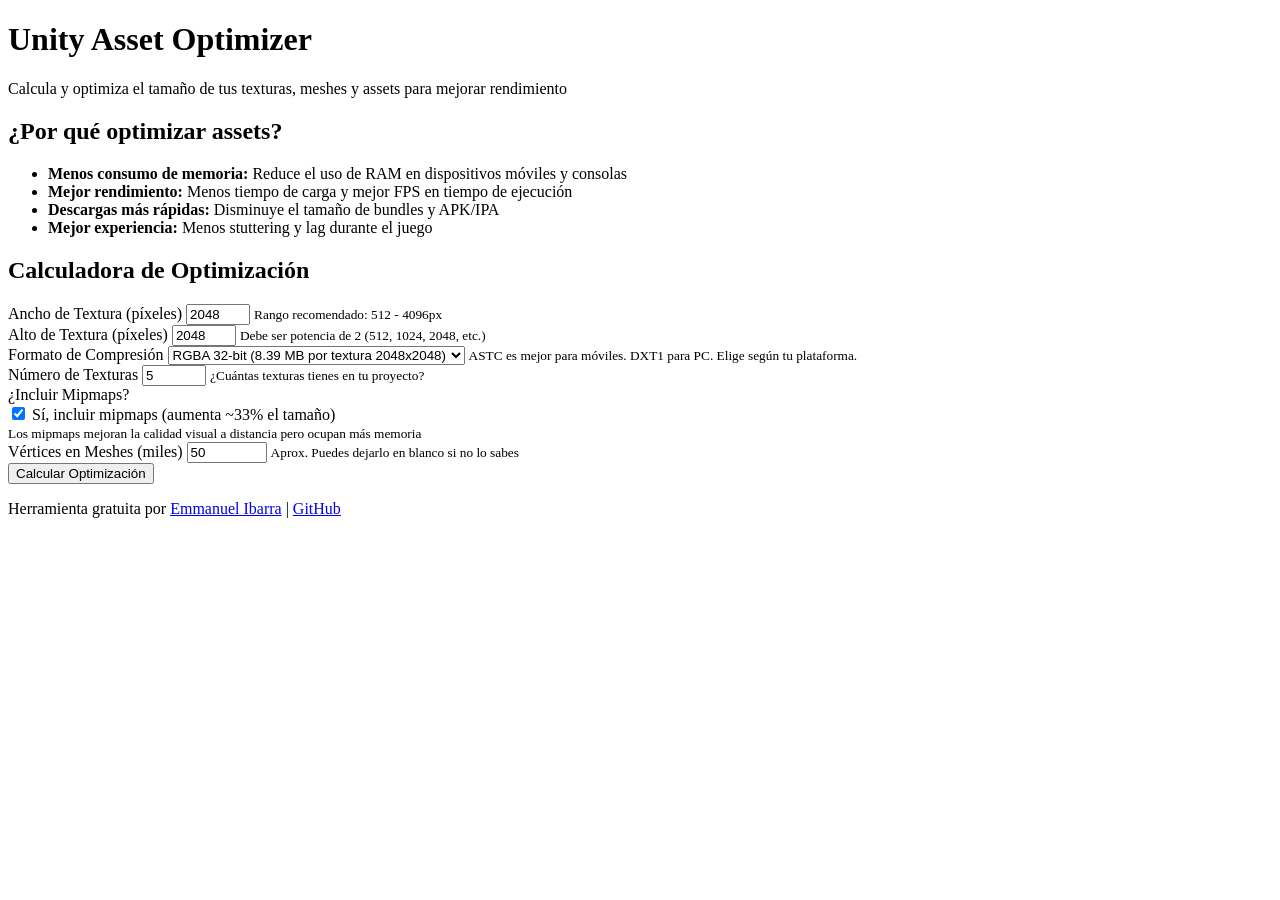
==== asset-optimizer/index.html @ e723ef01 "Actualizar index.html" ====
<!DOCTYPE html>

<html lang="es">
<head>
    <meta charset="UTF-8">
    <meta name="viewport" content="width=device-width, initial-scale=1.0">
    <meta name="description" content="Calcula el tamaño óptimo de texturas y assets en Unity. Reduce memoria, mejora rendimiento y Core Web Vitals. Herramienta gratuita para optimización de juegos.">
    <meta name="keywords" content="asset optimizer, unity, texture compression, game optimization, memory management, bundle size, optimization tool">
    <meta name="author" content="Emmanuel Ibarra - FranRival">
    <meta name="theme-color" content="#2563eb">


<!-- Open Graph para redes sociales -->
<meta property="og:title" content="Unity Asset Optimizer - Calcula y optimiza tus assets">
<meta property="og:description" content="Herramienta gratuita para optimizar texturas, meshes y assets en Unity. Mejora rendimiento, reduce memoria y aumenta FPS.">
<meta property="og:type" content="website">
<meta property="og:url" content="https://franrivalbigprojects.github.io/unity-tools-functional/asset-optimizer/">

<!-- Twitter Card -->
<meta name="twitter:card" content="summary_large_image">
<meta name="twitter:title" content="Unity Asset Optimizer">
<meta name="twitter:description" content="Optimiza tus assets de Unity y reduce el tamaño de memoria">

<title>Unity Asset Optimizer - Calcula Tamaños Óptimos de Texturas y Assets</title>
<link rel="stylesheet" href="style.css">


</head>
<body>
    <div class="container">
        <!-- Header -->
        <header class="header">
            <div class="header-content">
                <h1>Unity Asset Optimizer</h1>
                <p class="subtitle">Calcula y optimiza el tamaño de tus texturas, meshes y assets para mejorar rendimiento</p>
            </div>
        </header>


    <!-- Main Content -->
    <main class="main-content">
        <!-- Intro Section -->
        <section class="info-section">
            <h2>¿Por qué optimizar assets?</h2>
            <ul class="benefits-list">
                <li><strong>Menos consumo de memoria:</strong> Reduce el uso de RAM en dispositivos móviles y consolas</li>
                <li><strong>Mejor rendimiento:</strong> Menos tiempo de carga y mejor FPS en tiempo de ejecución</li>
                <li><strong>Descargas más rápidas:</strong> Disminuye el tamaño de bundles y APK/IPA</li>
                <li><strong>Mejor experiencia:</strong> Menos stuttering y lag durante el juego</li>
            </ul>
        </section>

        <!-- Calculator Section -->
        <section class="calculator-section">
            <h2>Calculadora de Optimización</h2>
            
            <div class="form-group">
                <label for="textureWidth">Ancho de Textura (píxeles)</label>
                <input type="number" id="textureWidth" placeholder="ej: 2048" min="32" max="8192" step="32" value="2048">
                <small>Rango recomendado: 512 - 4096px</small>
            </div>

            <div class="form-group">
                <label for="textureHeight">Alto de Textura (píxeles)</label>
                <input type="number" id="textureHeight" placeholder="ej: 2048" min="32" max="8192" step="32" value="2048">
                <small>Debe ser potencia de 2 (512, 1024, 2048, etc.)</small>
            </div>

            <div class="form-group">
                <label for="textureFormat">Formato de Compresión</label>
                <select id="textureFormat">
                    <option value="rgba32">RGBA 32-bit (8.39 MB por textura 2048x2048)</option>
                    <option value="rgb24">RGB 24-bit (6.29 MB por textura 2048x2048)</option>
                    <option value="astc6x6">ASTC 6x6 (1.05 MB por textura 2048x2048)</option>
                    <option value="astc8x8">ASTC 8x8 (0.59 MB por textura 2048x2048)</option>
                    <option value="etc2">ETC2 (2.09 MB por textura 2048x2048)</option>
                    <option value="dxt1">DXT1 (2.09 MB por textura 2048x2048)</option>
                </select>
                <small>ASTC es mejor para móviles. DXT1 para PC. Elige según tu plataforma.</small>
            </div>

            <div class="form-group">
                <label for="textureCount">Número de Texturas</label>
                <input type="number" id="textureCount" placeholder="ej: 10" min="1" max="1000" value="5">
                <small>¿Cuántas texturas tienes en tu proyecto?</small>
            </div>

            <div class="form-group">
                <label for="mipmaps">¿Incluir Mipmaps?</label>
                <div class="checkbox-group">
                    <input type="checkbox" id="mipmaps" checked>
                    <label for="mipmaps" class="checkbox-label">Sí, incluir mipmaps (aumenta ~33% el tamaño)</label>
                </div>
                <small>Los mipmaps mejoran la calidad visual a distancia pero ocupan más memoria</small>
            </div>

            <div class="form-group">
                <label for="meshVertices">Vértices en Meshes (miles)</label>
                <input type="number" id="meshVertices" placeholder="ej: 50" min="1" max="500000" value="50">
                <small>Aprox. Puedes dejarlo en blanco si no lo sabes</small>
            </div>

            <button class="btn-calculate" onclick="calculateOptimization()">
                <span class="btn-text">Calcular Optimización</span>
            </button>
        </section>

        <!-- Results Section -->
        <section id="resultsSection" class="results-section" style="display: none;">
            <h2>Resultados de Optimización</h2>

            <div class="results-grid">
                <!-- Tamaño Actual -->
                <div class="result-card">
                    <h3>Tamaño Actual</h3>
                    <div class="result-value" id="currentSize">0 MB</div>
                    <p class="result-label">Sin optimización</p>
                </div>

                <!-- Tamaño Optimizado -->
                <div class="result-card highlight">
                    <h3>Tamaño Optimizado</h3>
                    <div class="result-value" id="optimizedSize">0 MB</div>
                    <p class="result-label">Con compresión</p>
                </div>

                <!-- Ahorro -->
                <div class="result-card">
                    <h3>Ahorro de Espacio</h3>
                    <div class="result-value" id="savings">0%</div>
                    <p class="result-label">Reducción total</p>
                </div>

                <!-- Memoria Reducida -->
                <div class="result-card">
                    <h3>Memoria Ahorrada</h3>
                    <div class="result-value" id="memorySaved">0 MB</div>
                    <p class="result-label">RAM liberada</p>
                </div>
            </div>

            <!-- Detailed Breakdown -->
            <div class="breakdown-section">
                <h3>Desglose Detallado</h3>
                <table class="results-table">
                    <thead>
                        <tr>
                            <th>Métrica</th>
                            <th>Valor</th>
                            <th>Descripción</th>
                        </tr>
                    </thead>
                    <tbody>
                        <tr>
                            <td>Resolución Textura</td>
                            <td id="resDetail">-</td>
                            <td>Dimensiones totales de la textura</td>
                        </tr>
                        <tr>
                            <td>Formato Original</td>
                            <td id="formatOrig">-</td>
                            <td>RGBA 32-bit (no comprimido)</td>
                        </tr>
                        <tr>
                            <td>Formato Comprimido</td>
                            <td id="formatComp">-</td>
                            <td>Formato seleccionado</td>
                        </tr>
                        <tr>
                            <td>Tamaño por Textura (Original)</td>
                            <td id="sizePerTex">-</td>
                            <td>Antes de optimización</td>
                        </tr>
                        <tr>
                            <td>Tamaño por Textura (Optimizado)</td>
                            <td id="sizePerTexOpt">-</td>
                            <td>Después de compresión</td>
                        </tr>
                        <tr>
                            <td>Factor de Mipmaps</td>
                            <td id="mipmapFactor">-</td>
                            <td>Multiplicador de memoria</td>
                        </tr>
                        <tr>
                            <td>Datos de Meshes</td>
                            <td id="meshData">-</td>
                            <td>Memoria aproximada de vértices</td>
                        </tr>
                    </tbody>
                </table>
            </div>

            <!-- Recommendations -->
            <div class="recommendations-section">
                <h3>🎯 Recomendaciones</h3>
                <ul id="recommendationsList" class="recommendations-list">
                    <!-- Se generan dinámicamente -->
                </ul>
            </div>

            <!-- Resources -->
            <div class="resources-section">
                <h3>📚 Recursos y Guías</h3>
                <ul class="resources-list">
                    <li><strong>Texture Compression:</strong> Usa ASTC para móviles (mejor calidad/tamaño), ETC2 para Android básico, DXT1 para PC</li>
                    <li><strong>Mipmaps:</strong> Siempre usa para objetos lejanos. Desactiva solo en UI o close-up</li>
                    <li><strong>Asset Bundles:</strong> Divide tus assets en bundles pequeños para descarga bajo demanda</li>
                    <li><strong>LOD Groups:</strong> Implementa Level of Detail para reducir polígonos a distancia</li>
                    <li><strong>Atlasing:</strong> Combina múltiples texturas pequeñas en una grande para mejorar batches</li>
                    <li><strong>Profiling:</strong> Usa Unity Profiler para monitorear memoria en tiempo real</li>
                </ul>
            </div>
        </section>
    </main>

    <!-- Footer -->
    <footer class="footer">
        <p>Herramienta gratuita por <a href="https://emmanuelibarra.com" target="_blank">Emmanuel Ibarra</a> | 
        <a href="https://github.com/FranRival" target="_blank">GitHub</a></p>
    </footer>
</div>

<script src="script.js"></script>


</body>
</html>
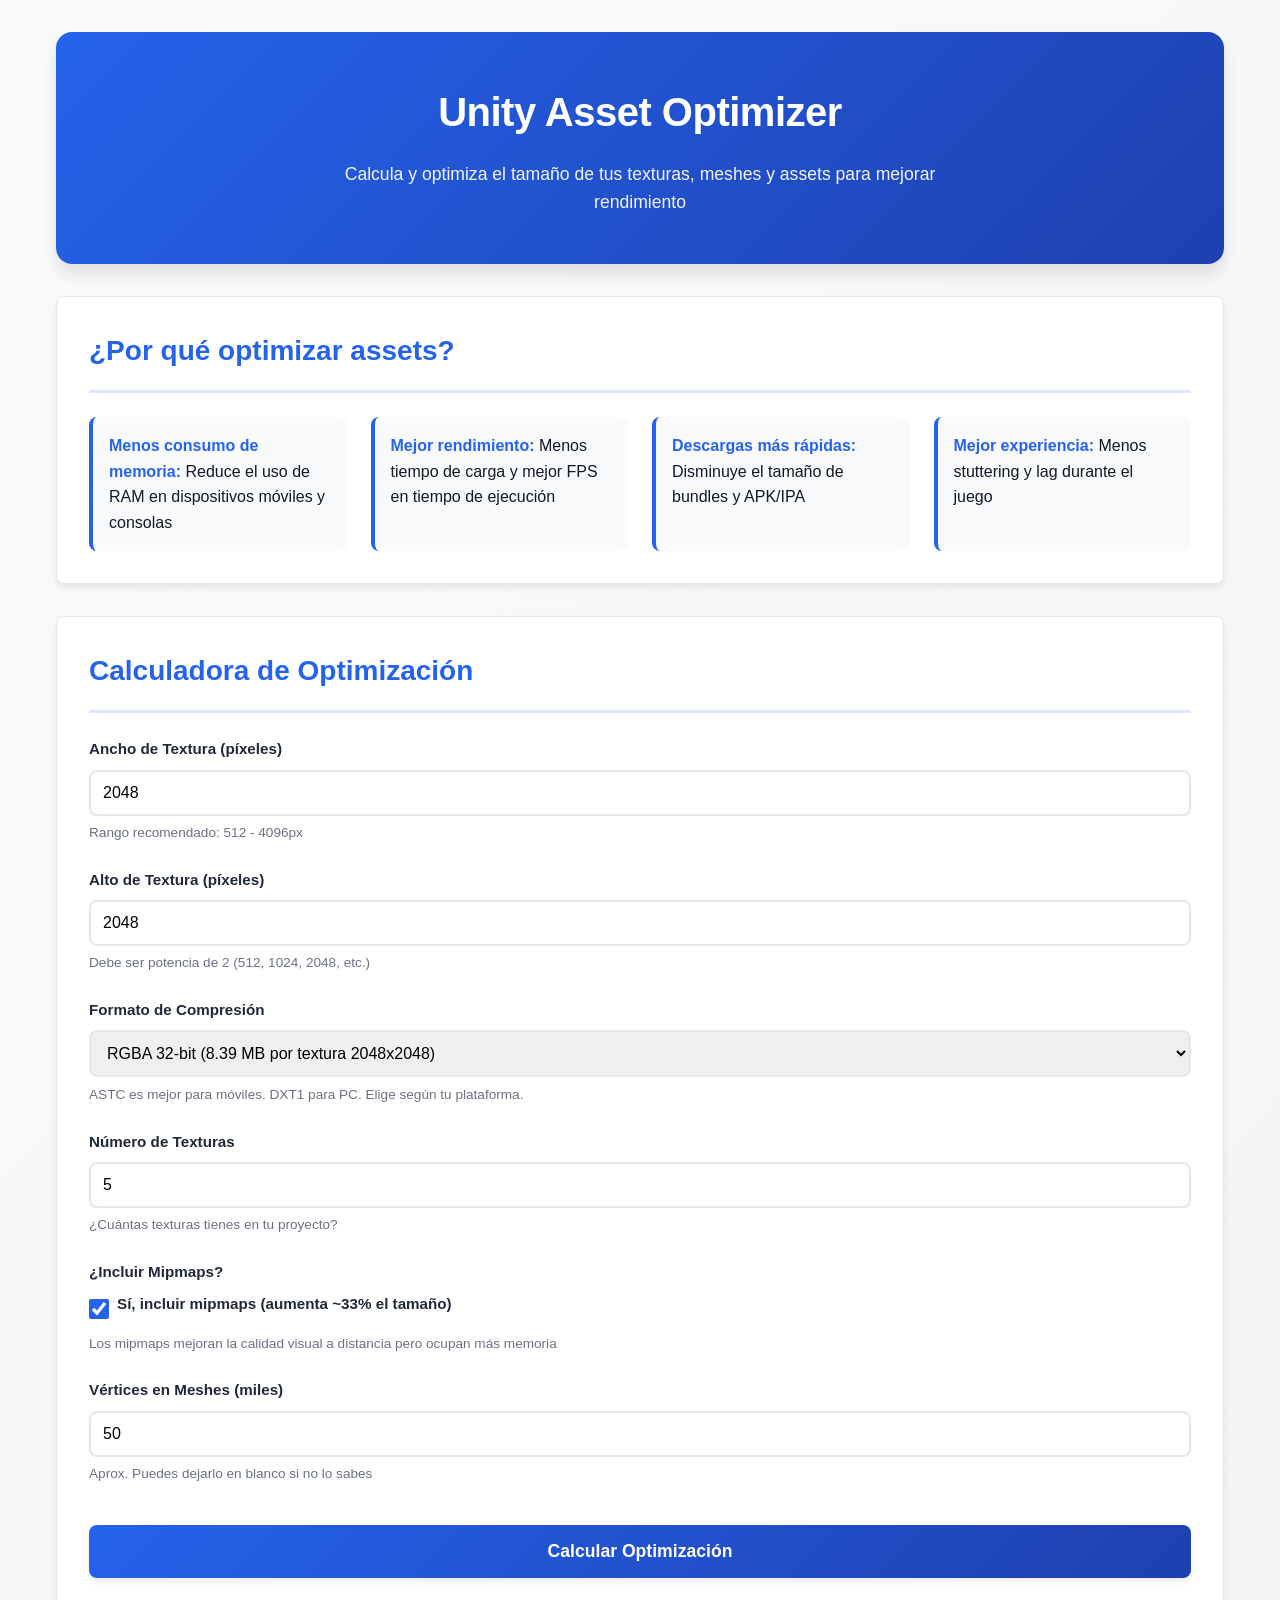
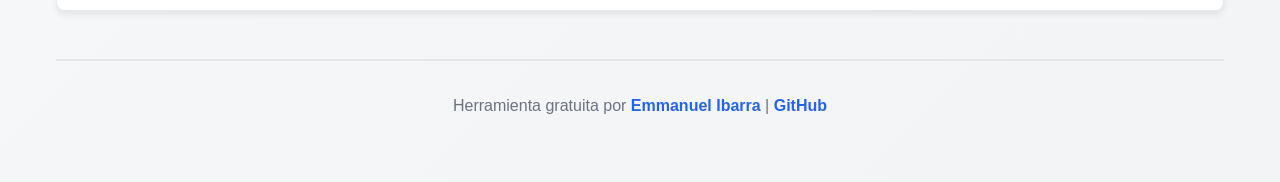
==== commit 75bf4960: "Actualizar index.html" ====
--- a/asset-optimizer/index.html
+++ b/asset-optimizer/index.html
@@ -22,7 +22,7 @@
 <meta name="twitter:description" content="Optimiza tus assets de Unity y reduce el tamaño de memoria">
 
 <title>Unity Asset Optimizer - Calcula Tamaños Óptimos de Texturas y Assets</title>
-<link rel="stylesheet" href="style.css">
+<link rel="stylesheet" href="/asset-optimizer/styles.css">
 
 
 </head>
@@ -220,7 +220,7 @@
     </footer>
 </div>
 
-<script src="script.js"></script>
+<script src="asset-optimizer/script.js"></script>
 
 
 </body>
--- a/asset-optimizer/styles.css
+++ b/asset-optimizer/styles.css
@@ -0,0 +1,559 @@
+/* ============================================
+   RESET Y VARIABLES
+   ============================================ */
+
+:root {
+    --primary: #2563eb;
+    --primary-dark: #1e40af;
+    --primary-light: #dbeafe;
+    --success: #10b981;
+    --warning: #f59e0b;
+    --danger: #ef4444;
+    --info: #3b82f6;
+    --dark: #1f2937;
+    --dark-light: #374151;
+    --dark-lighter: #4b5563;
+    --light: #f9fafb;
+    --light-dark: #e5e7eb;
+    --text: #111827;
+    --text-light: #6b7280;
+    
+    --border-radius: 0.5rem;
+    --shadow-sm: 0 1px 2px rgba(0, 0, 0, 0.05);
+    --shadow-md: 0 4px 6px rgba(0, 0, 0, 0.07);
+    --shadow-lg: 0 10px 15px rgba(0, 0, 0, 0.1);
+    
+    --transition: all 0.3s cubic-bezier(0.4, 0, 0.2, 1);
+}
+
+* {
+    margin: 0;
+    padding: 0;
+    box-sizing: border-box;
+}
+
+html {
+    scroll-behavior: smooth;
+}
+
+body {
+    font-family: -apple-system, BlinkMacSystemFont, 'Segoe UI', Roboto, 'Helvetica Neue', Arial, sans-serif;
+    background: linear-gradient(135deg, #f9fafb 0%, #f3f4f6 100%);
+    color: var(--text);
+    line-height: 1.6;
+    font-size: 16px;
+}
+
+/* ============================================
+   CONTENEDOR PRINCIPAL
+   ============================================ */
+
+.container {
+    max-width: 1200px;
+    margin: 0 auto;
+    padding: 2rem 1rem;
+}
+
+/* ============================================
+   HEADER
+   ============================================ */
+
+.header {
+    background: linear-gradient(135deg, var(--primary) 0%, var(--primary-dark) 100%);
+    color: white;
+    padding: 3rem 2rem;
+    border-radius: calc(var(--border-radius) * 2);
+    margin-bottom: 2rem;
+    box-shadow: var(--shadow-lg);
+    text-align: center;
+}
+
+.header-content h1 {
+    font-size: 2.5rem;
+    margin-bottom: 1rem;
+    font-weight: 700;
+    letter-spacing: -0.5px;
+}
+
+.header .subtitle {
+    font-size: 1.1rem;
+    opacity: 0.95;
+    max-width: 600px;
+    margin: 0 auto;
+    font-weight: 400;
+}
+
+/* ============================================
+   SECTIONS
+   ============================================ */
+
+section {
+    background: white;
+    border-radius: var(--border-radius);
+    padding: 2rem;
+    margin-bottom: 2rem;
+    box-shadow: var(--shadow-md);
+    border: 1px solid var(--light-dark);
+}
+
+section h2 {
+    font-size: 1.75rem;
+    margin-bottom: 1.5rem;
+    color: var(--primary);
+    border-bottom: 3px solid var(--primary-light);
+    padding-bottom: 1rem;
+}
+
+section h3 {
+    font-size: 1.25rem;
+    margin-bottom: 1rem;
+    color: var(--dark);
+}
+
+/* ============================================
+   INFO SECTION
+   ============================================ */
+
+.info-section .benefits-list {
+    list-style: none;
+    display: grid;
+    grid-template-columns: repeat(auto-fit, minmax(250px, 1fr));
+    gap: 1.5rem;
+}
+
+.info-section li {
+    padding: 1rem;
+    background: var(--light);
+    border-left: 4px solid var(--primary);
+    border-radius: var(--border-radius);
+    transition: var(--transition);
+}
+
+.info-section li:hover {
+    background: var(--primary-light);
+    transform: translateX(4px);
+}
+
+.info-section strong {
+    color: var(--primary);
+}
+
+/* ============================================
+   FORM STYLES
+   ============================================ */
+
+.calculator-section {
+    background: white;
+}
+
+.form-group {
+    margin-bottom: 1.5rem;
+}
+
+.form-group label {
+    display: block;
+    font-weight: 600;
+    margin-bottom: 0.5rem;
+    color: var(--dark);
+    font-size: 0.95rem;
+}
+
+.form-group input[type="number"],
+.form-group select {
+    width: 100%;
+    padding: 0.75rem;
+    border: 2px solid var(--light-dark);
+    border-radius: var(--border-radius);
+    font-size: 1rem;
+    transition: var(--transition);
+    font-family: inherit;
+}
+
+.form-group input[type="number"]:focus,
+.form-group select:focus {
+    outline: none;
+    border-color: var(--primary);
+    box-shadow: 0 0 0 3px var(--primary-light);
+}
+
+.form-group small {
+    display: block;
+    margin-top: 0.4rem;
+    color: var(--text-light);
+    font-size: 0.85rem;
+}
+
+/* Checkbox */
+.checkbox-group {
+    display: flex;
+    align-items: center;
+    gap: 0.5rem;
+    margin-bottom: 0.5rem;
+}
+
+.checkbox-group input[type="checkbox"] {
+    width: 20px;
+    height: 20px;
+    cursor: pointer;
+    accent-color: var(--primary);
+}
+
+.checkbox-label {
+    cursor: pointer;
+    margin: 0;
+    font-weight: normal;
+}
+
+/* ============================================
+   BOTÓN CALCULAR
+   ============================================ */
+
+.btn-calculate {
+    width: 100%;
+    padding: 1rem;
+    background: linear-gradient(135deg, var(--primary) 0%, var(--primary-dark) 100%);
+    color: white;
+    border: none;
+    border-radius: var(--border-radius);
+    font-size: 1.1rem;
+    font-weight: 600;
+    cursor: pointer;
+    transition: var(--transition);
+    box-shadow: var(--shadow-md);
+    margin-top: 1rem;
+}
+
+.btn-calculate:hover {
+    transform: translateY(-2px);
+    box-shadow: var(--shadow-lg);
+}
+
+.btn-calculate:active {
+    transform: translateY(0);
+}
+
+.btn-text {
+    display: inline-block;
+}
+
+/* ============================================
+   RESULTS SECTION
+   ============================================ */
+
+.results-section {
+    animation: slideInUp 0.4s ease-out;
+}
+
+@keyframes slideInUp {
+    from {
+        opacity: 0;
+        transform: translateY(20px);
+    }
+    to {
+        opacity: 1;
+        transform: translateY(0);
+    }
+}
+
+.results-grid {
+    display: grid;
+    grid-template-columns: repeat(auto-fit, minmax(220px, 1fr));
+    gap: 1.5rem;
+    margin-bottom: 2rem;
+}
+
+.result-card {
+    background: linear-gradient(135deg, var(--light) 0%, #fafafa 100%);
+    padding: 1.5rem;
+    border-radius: var(--border-radius);
+    border: 2px solid var(--light-dark);
+    text-align: center;
+    transition: var(--transition);
+}
+
+.result-card:hover {
+    border-color: var(--primary);
+    box-shadow: 0 0 0 2px var(--primary-light);
+}
+
+.result-card.highlight {
+    background: linear-gradient(135deg, var(--primary-light) 0%, #dbeafe 100%);
+    border-color: var(--primary);
+    box-shadow: 0 0 0 2px var(--primary-light);
+}
+
+.result-card h3 {
+    font-size: 0.9rem;
+    text-transform: uppercase;
+    letter-spacing: 0.5px;
+    color: var(--text-light);
+    margin-bottom: 0.75rem;
+}
+
+.result-value {
+    font-size: 2rem;
+    font-weight: 700;
+    color: var(--primary);
+    margin-bottom: 0.5rem;
+}
+
+.result-card.highlight .result-value {
+    color: var(--primary-dark);
+}
+
+.result-label {
+    font-size: 0.85rem;
+    color: var(--text-light);
+    margin: 0;
+}
+
+/* ============================================
+   TABLA DE RESULTADOS
+   ============================================ */
+
+.breakdown-section {
+    margin: 2rem 0;
+    padding: 1.5rem 0;
+    border-top: 2px solid var(--light-dark);
+    border-bottom: 2px solid var(--light-dark);
+}
+
+.results-table {
+    width: 100%;
+    border-collapse: collapse;
+    font-size: 0.95rem;
+}
+
+.results-table thead {
+    background: var(--light);
+}
+
+.results-table th {
+    padding: 1rem;
+    text-align: left;
+    font-weight: 600;
+    color: var(--primary);
+    border-bottom: 2px solid var(--primary);
+}
+
+.results-table td {
+    padding: 1rem;
+    border-bottom: 1px solid var(--light-dark);
+}
+
+.results-table tbody tr:hover {
+    background: var(--primary-light);
+}
+
+.results-table td:first-child {
+    font-weight: 600;
+    color: var(--dark);
+}
+
+/* ============================================
+   RECOMENDACIONES
+   ============================================ */
+
+.recommendations-section {
+    margin: 2rem 0;
+    padding: 1.5rem;
+    background: var(--light);
+    border-radius: var(--border-radius);
+}
+
+.recommendations-list {
+    list-style: none;
+}
+
+.recommendations-list li {
+    padding: 1rem;
+    margin-bottom: 1rem;
+    border-radius: var(--border-radius);
+    border-left: 4px solid;
+    background: white;
+    font-size: 0.95rem;
+}
+
+.rec-warning {
+    border-left-color: var(--warning);
+    background: rgba(245, 158, 11, 0.05);
+}
+
+.rec-info {
+    border-left-color: var(--info);
+    background: rgba(59, 130, 246, 0.05);
+}
+
+.rec-success {
+    border-left-color: var(--success);
+    background: rgba(16, 185, 129, 0.05);
+}
+
+.recommendations-list strong {
+    color: var(--dark);
+}
+
+/* ============================================
+   RECURSOS
+   ============================================ */
+
+.resources-section {
+    background: linear-gradient(135deg, var(--primary-light) 0%, rgba(219, 234, 254, 0.5) 100%);
+    padding: 1.5rem;
+    border-radius: var(--border-radius);
+    border-left: 4px solid var(--primary);
+}
+
+.resources-list {
+    list-style: none;
+}
+
+.resources-list li {
+    padding: 0.75rem 0;
+    border-bottom: 1px solid rgba(37, 99, 235, 0.2);
+}
+
+.resources-list li:last-child {
+    border-bottom: none;
+}
+
+.resources-list strong {
+    color: var(--primary);
+}
+
+/* ============================================
+   FOOTER
+   ============================================ */
+
+.footer {
+    text-align: center;
+    padding: 2rem;
+    color: var(--text-light);
+    border-top: 2px solid var(--light-dark);
+    margin-top: 3rem;
+}
+
+.footer a {
+    color: var(--primary);
+    text-decoration: none;
+    font-weight: 600;
+    transition: var(--transition);
+}
+
+.footer a:hover {
+    color: var(--primary-dark);
+    text-decoration: underline;
+}
+
+/* ============================================
+   RESPONSIVE
+   ============================================ */
+
+@media (max-width: 768px) {
+    .container {
+        padding: 1rem;
+    }
+
+    .header {
+        padding: 2rem 1rem;
+    }
+
+    .header-content h1 {
+        font-size: 2rem;
+    }
+
+    .header .subtitle {
+        font-size: 1rem;
+    }
+
+    section {
+        padding: 1.5rem 1rem;
+    }
+
+    section h2 {
+        font-size: 1.5rem;
+    }
+
+    .results-grid {
+        grid-template-columns: 1fr 1fr;
+    }
+
+    .results-table {
+        font-size: 0.85rem;
+    }
+
+    .results-table th,
+    .results-table td {
+        padding: 0.75rem;
+    }
+
+    .info-section .benefits-list {
+        grid-template-columns: 1fr;
+    }
+}
+
+@media (max-width: 480px) {
+    .header-content h1 {
+        font-size: 1.5rem;
+    }
+
+    .header .subtitle {
+        font-size: 0.9rem;
+    }
+
+    .results-grid {
+        grid-template-columns: 1fr;
+    }
+
+    .results-value {
+        font-size: 1.75rem;
+    }
+
+    section h2 {
+        font-size: 1.25rem;
+    }
+
+    .btn-calculate {
+        font-size: 1rem;
+    }
+}
+
+/* ============================================
+   OPTIMIZACIONES PARA CORE WEB VITALS
+   ============================================ */
+
+/* Evitar layout shifts */
+img, input, select {
+    max-width: 100%;
+}
+
+/* Prefers-reduced-motion para accesibilidad */
+@media (prefers-reduced-motion: reduce) {
+    * {
+        animation: none !important;
+        transition: none !important;
+    }
+}
+
+/* Print styles */
+@media print {
+    body {
+        background: white;
+    }
+
+    .header {
+        background: var(--primary);
+        color: white;
+        page-break-after: avoid;
+    }
+
+    section {
+        page-break-inside: avoid;
+        box-shadow: none;
+        border: 1px solid #000;
+    }
+
+    .btn-calculate {
+        display: none;
+    }
+}
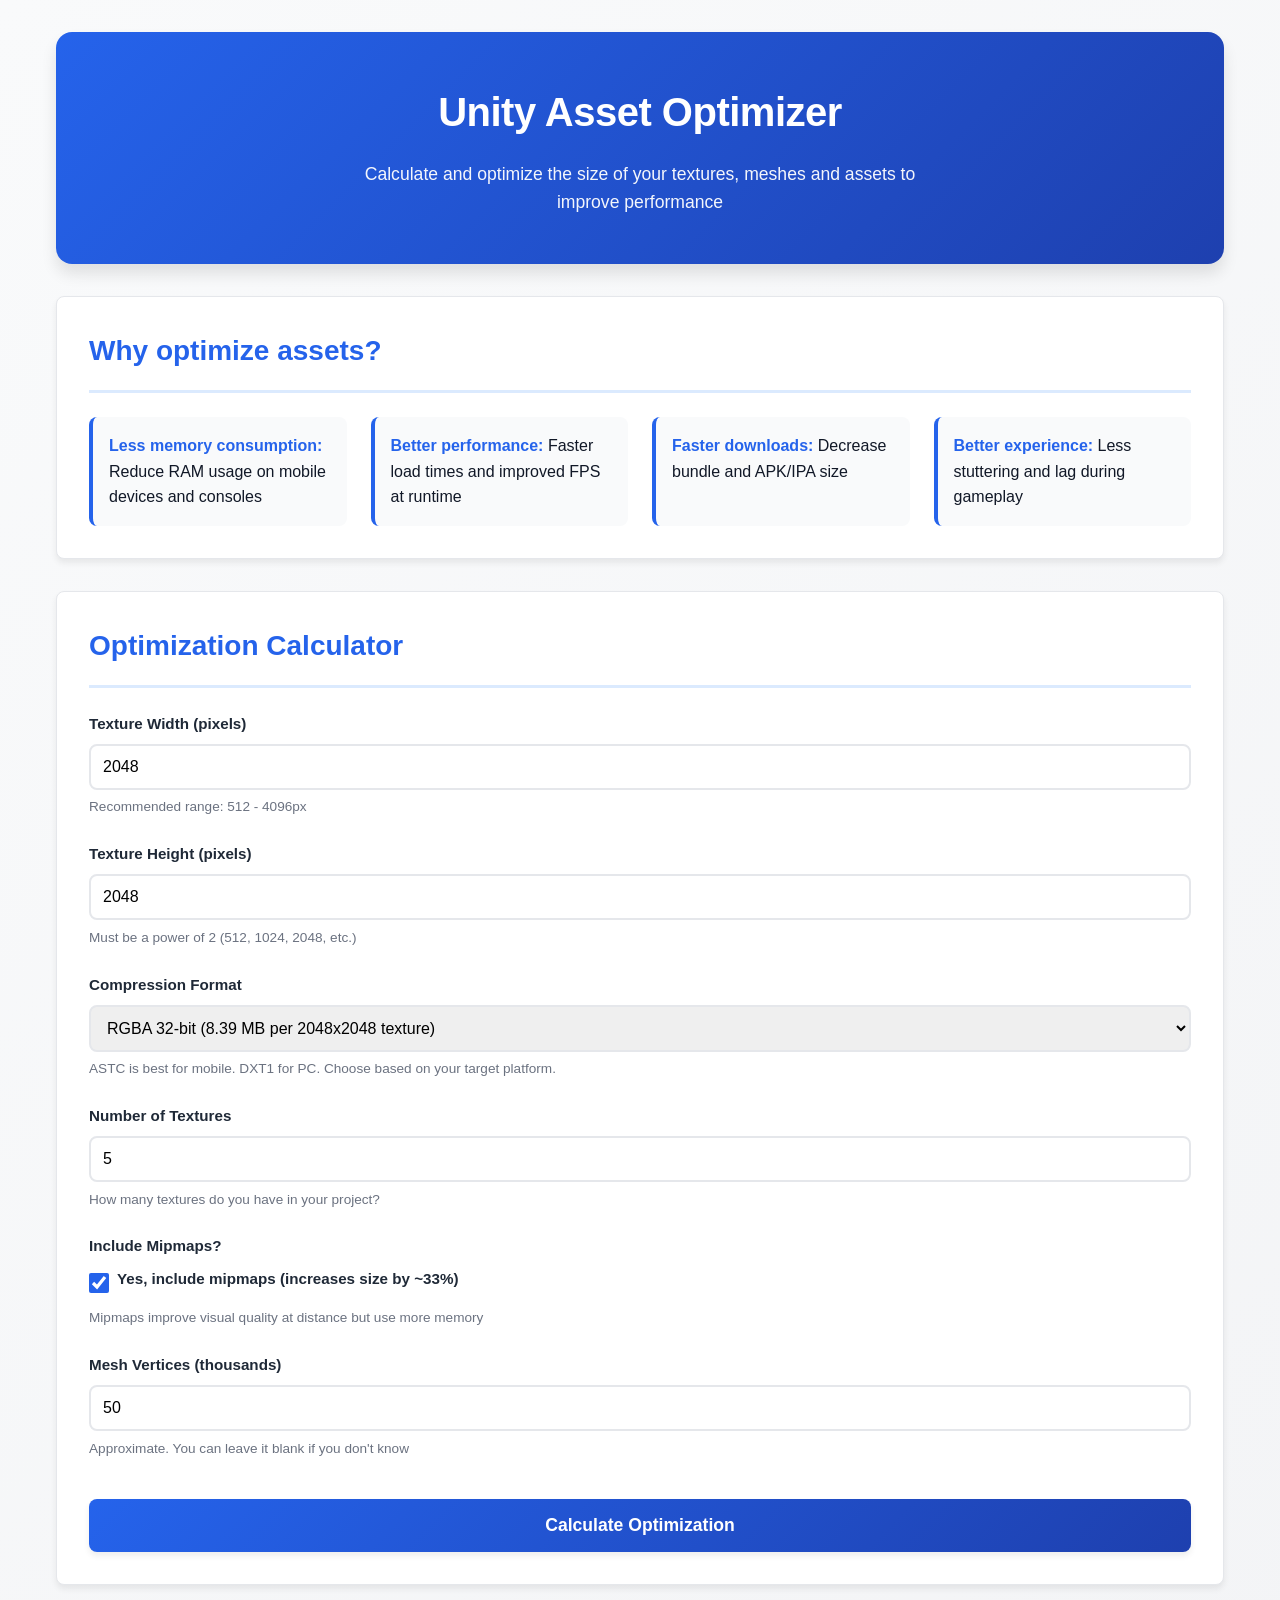
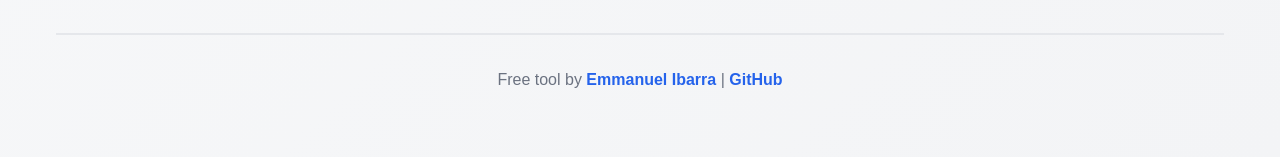
==== commit d4ca572b: "Update index.html" ====
--- a/asset-optimizer/index.html
+++ b/asset-optimizer/index.html
@@ -1,30 +1,27 @@
 <!DOCTYPE html>
 
-<html lang="es">
+<html lang="en">
 <head>
     <meta charset="UTF-8">
     <meta name="viewport" content="width=device-width, initial-scale=1.0">
-    <meta name="description" content="Calcula el tamaño óptimo de texturas y assets en Unity. Reduce memoria, mejora rendimiento y Core Web Vitals. Herramienta gratuita para optimización de juegos.">
-    <meta name="keywords" content="asset optimizer, unity, texture compression, game optimization, memory management, bundle size, optimization tool">
+    <meta name="description" content="Calculate the optimal size of textures and assets in Unity. Reduce memory usage, improve performance and Core Web Vitals. Free tool for game optimization.">
+    <meta name="keywords" content="asset optimizer, unity, texture compression, game optimization, memory management, bundle size, optimization tool, unity textures, mobile game performance, fps optimization">
     <meta name="author" content="Emmanuel Ibarra - FranRival">
     <meta name="theme-color" content="#2563eb">
 
-
-<!-- Open Graph para redes sociales -->
-<meta property="og:title" content="Unity Asset Optimizer - Calcula y optimiza tus assets">
-<meta property="og:description" content="Herramienta gratuita para optimizar texturas, meshes y assets en Unity. Mejora rendimiento, reduce memoria y aumenta FPS.">
-<meta property="og:type" content="website">
-<meta property="og:url" content="https://franrivalbigprojects.github.io/unity-tools-functional/asset-optimizer/">
-
-<!-- Twitter Card -->
-<meta name="twitter:card" content="summary_large_image">
-<meta name="twitter:title" content="Unity Asset Optimizer">
-<meta name="twitter:description" content="Optimiza tus assets de Unity y reduce el tamaño de memoria">
-
-<title>Unity Asset Optimizer - Calcula Tamaños Óptimos de Texturas y Assets</title>
-<link rel="stylesheet" href="/asset-optimizer/styles.css">
-
-
+    <!-- Open Graph for social media -->
+    <meta property="og:title" content="Unity Asset Optimizer - Calculate and optimize your assets">
+    <meta property="og:description" content="Free tool to optimize textures, meshes and assets in Unity. Improve performance, reduce memory usage and boost FPS.">
+    <meta property="og:type" content="website">
+    <meta property="og:url" content="https://franrivalbigprojects.github.io/unity-tools-functional/asset-optimizer/">
+
+    <!-- Twitter Card -->
+    <meta name="twitter:card" content="summary_large_image">
+    <meta name="twitter:title" content="Unity Asset Optimizer">
+    <meta name="twitter:description" content="Optimize your Unity assets and reduce memory size">
+
+    <title>Unity Asset Optimizer - Calculate Optimal Texture and Asset Sizes</title>
+    <link rel="stylesheet" href="styles.css">
 </head>
 <body>
     <div class="container">
@@ -32,196 +29,193 @@
         <header class="header">
             <div class="header-content">
                 <h1>Unity Asset Optimizer</h1>
-                <p class="subtitle">Calcula y optimiza el tamaño de tus texturas, meshes y assets para mejorar rendimiento</p>
+                <p class="subtitle">Calculate and optimize the size of your textures, meshes and assets to improve performance</p>
             </div>
         </header>
 
-
-    <!-- Main Content -->
-    <main class="main-content">
-        <!-- Intro Section -->
-        <section class="info-section">
-            <h2>¿Por qué optimizar assets?</h2>
-            <ul class="benefits-list">
-                <li><strong>Menos consumo de memoria:</strong> Reduce el uso de RAM en dispositivos móviles y consolas</li>
-                <li><strong>Mejor rendimiento:</strong> Menos tiempo de carga y mejor FPS en tiempo de ejecución</li>
-                <li><strong>Descargas más rápidas:</strong> Disminuye el tamaño de bundles y APK/IPA</li>
-                <li><strong>Mejor experiencia:</strong> Menos stuttering y lag durante el juego</li>
-            </ul>
-        </section>
-
-        <!-- Calculator Section -->
-        <section class="calculator-section">
-            <h2>Calculadora de Optimización</h2>
-            
-            <div class="form-group">
-                <label for="textureWidth">Ancho de Textura (píxeles)</label>
-                <input type="number" id="textureWidth" placeholder="ej: 2048" min="32" max="8192" step="32" value="2048">
-                <small>Rango recomendado: 512 - 4096px</small>
-            </div>
-
-            <div class="form-group">
-                <label for="textureHeight">Alto de Textura (píxeles)</label>
-                <input type="number" id="textureHeight" placeholder="ej: 2048" min="32" max="8192" step="32" value="2048">
-                <small>Debe ser potencia de 2 (512, 1024, 2048, etc.)</small>
-            </div>
-
-            <div class="form-group">
-                <label for="textureFormat">Formato de Compresión</label>
-                <select id="textureFormat">
-                    <option value="rgba32">RGBA 32-bit (8.39 MB por textura 2048x2048)</option>
-                    <option value="rgb24">RGB 24-bit (6.29 MB por textura 2048x2048)</option>
-                    <option value="astc6x6">ASTC 6x6 (1.05 MB por textura 2048x2048)</option>
-                    <option value="astc8x8">ASTC 8x8 (0.59 MB por textura 2048x2048)</option>
-                    <option value="etc2">ETC2 (2.09 MB por textura 2048x2048)</option>
-                    <option value="dxt1">DXT1 (2.09 MB por textura 2048x2048)</option>
-                </select>
-                <small>ASTC es mejor para móviles. DXT1 para PC. Elige según tu plataforma.</small>
-            </div>
-
-            <div class="form-group">
-                <label for="textureCount">Número de Texturas</label>
-                <input type="number" id="textureCount" placeholder="ej: 10" min="1" max="1000" value="5">
-                <small>¿Cuántas texturas tienes en tu proyecto?</small>
-            </div>
-
-            <div class="form-group">
-                <label for="mipmaps">¿Incluir Mipmaps?</label>
-                <div class="checkbox-group">
-                    <input type="checkbox" id="mipmaps" checked>
-                    <label for="mipmaps" class="checkbox-label">Sí, incluir mipmaps (aumenta ~33% el tamaño)</label>
-                </div>
-                <small>Los mipmaps mejoran la calidad visual a distancia pero ocupan más memoria</small>
-            </div>
-
-            <div class="form-group">
-                <label for="meshVertices">Vértices en Meshes (miles)</label>
-                <input type="number" id="meshVertices" placeholder="ej: 50" min="1" max="500000" value="50">
-                <small>Aprox. Puedes dejarlo en blanco si no lo sabes</small>
-            </div>
-
-            <button class="btn-calculate" onclick="calculateOptimization()">
-                <span class="btn-text">Calcular Optimización</span>
-            </button>
-        </section>
-
-        <!-- Results Section -->
-        <section id="resultsSection" class="results-section" style="display: none;">
-            <h2>Resultados de Optimización</h2>
-
-            <div class="results-grid">
-                <!-- Tamaño Actual -->
-                <div class="result-card">
-                    <h3>Tamaño Actual</h3>
-                    <div class="result-value" id="currentSize">0 MB</div>
-                    <p class="result-label">Sin optimización</p>
-                </div>
-
-                <!-- Tamaño Optimizado -->
-                <div class="result-card highlight">
-                    <h3>Tamaño Optimizado</h3>
-                    <div class="result-value" id="optimizedSize">0 MB</div>
-                    <p class="result-label">Con compresión</p>
-                </div>
-
-                <!-- Ahorro -->
-                <div class="result-card">
-                    <h3>Ahorro de Espacio</h3>
-                    <div class="result-value" id="savings">0%</div>
-                    <p class="result-label">Reducción total</p>
-                </div>
-
-                <!-- Memoria Reducida -->
-                <div class="result-card">
-                    <h3>Memoria Ahorrada</h3>
-                    <div class="result-value" id="memorySaved">0 MB</div>
-                    <p class="result-label">RAM liberada</p>
-                </div>
-            </div>
-
-            <!-- Detailed Breakdown -->
-            <div class="breakdown-section">
-                <h3>Desglose Detallado</h3>
-                <table class="results-table">
-                    <thead>
-                        <tr>
-                            <th>Métrica</th>
-                            <th>Valor</th>
-                            <th>Descripción</th>
-                        </tr>
-                    </thead>
-                    <tbody>
-                        <tr>
-                            <td>Resolución Textura</td>
-                            <td id="resDetail">-</td>
-                            <td>Dimensiones totales de la textura</td>
-                        </tr>
-                        <tr>
-                            <td>Formato Original</td>
-                            <td id="formatOrig">-</td>
-                            <td>RGBA 32-bit (no comprimido)</td>
-                        </tr>
-                        <tr>
-                            <td>Formato Comprimido</td>
-                            <td id="formatComp">-</td>
-                            <td>Formato seleccionado</td>
-                        </tr>
-                        <tr>
-                            <td>Tamaño por Textura (Original)</td>
-                            <td id="sizePerTex">-</td>
-                            <td>Antes de optimización</td>
-                        </tr>
-                        <tr>
-                            <td>Tamaño por Textura (Optimizado)</td>
-                            <td id="sizePerTexOpt">-</td>
-                            <td>Después de compresión</td>
-                        </tr>
-                        <tr>
-                            <td>Factor de Mipmaps</td>
-                            <td id="mipmapFactor">-</td>
-                            <td>Multiplicador de memoria</td>
-                        </tr>
-                        <tr>
-                            <td>Datos de Meshes</td>
-                            <td id="meshData">-</td>
-                            <td>Memoria aproximada de vértices</td>
-                        </tr>
-                    </tbody>
-                </table>
-            </div>
-
-            <!-- Recommendations -->
-            <div class="recommendations-section">
-                <h3>🎯 Recomendaciones</h3>
-                <ul id="recommendationsList" class="recommendations-list">
-                    <!-- Se generan dinámicamente -->
+        <!-- Main Content -->
+        <main class="main-content">
+            <!-- Intro Section -->
+            <section class="info-section">
+                <h2>Why optimize assets?</h2>
+                <ul class="benefits-list">
+                    <li><strong>Less memory consumption:</strong> Reduce RAM usage on mobile devices and consoles</li>
+                    <li><strong>Better performance:</strong> Faster load times and improved FPS at runtime</li>
+                    <li><strong>Faster downloads:</strong> Decrease bundle and APK/IPA size</li>
+                    <li><strong>Better experience:</strong> Less stuttering and lag during gameplay</li>
                 </ul>
-            </div>
-
-            <!-- Resources -->
-            <div class="resources-section">
-                <h3>📚 Recursos y Guías</h3>
-                <ul class="resources-list">
-                    <li><strong>Texture Compression:</strong> Usa ASTC para móviles (mejor calidad/tamaño), ETC2 para Android básico, DXT1 para PC</li>
-                    <li><strong>Mipmaps:</strong> Siempre usa para objetos lejanos. Desactiva solo en UI o close-up</li>
-                    <li><strong>Asset Bundles:</strong> Divide tus assets en bundles pequeños para descarga bajo demanda</li>
-                    <li><strong>LOD Groups:</strong> Implementa Level of Detail para reducir polígonos a distancia</li>
-                    <li><strong>Atlasing:</strong> Combina múltiples texturas pequeñas en una grande para mejorar batches</li>
-                    <li><strong>Profiling:</strong> Usa Unity Profiler para monitorear memoria en tiempo real</li>
-                </ul>
-            </div>
-        </section>
-    </main>
-
-    <!-- Footer -->
-    <footer class="footer">
-        <p>Herramienta gratuita por <a href="https://emmanuelibarra.com" target="_blank">Emmanuel Ibarra</a> | 
-        <a href="https://github.com/FranRival" target="_blank">GitHub</a></p>
-    </footer>
-</div>
-
-<script src="asset-optimizer/script.js"></script>
-
-
+            </section>
+
+            <!-- Calculator Section -->
+            <section class="calculator-section">
+                <h2>Optimization Calculator</h2>
+
+                <div class="form-group">
+                    <label for="textureWidth">Texture Width (pixels)</label>
+                    <input type="number" id="textureWidth" placeholder="e.g.: 2048" min="32" max="8192" step="32" value="2048">
+                    <small>Recommended range: 512 - 4096px</small>
+                </div>
+
+                <div class="form-group">
+                    <label for="textureHeight">Texture Height (pixels)</label>
+                    <input type="number" id="textureHeight" placeholder="e.g.: 2048" min="32" max="8192" step="32" value="2048">
+                    <small>Must be a power of 2 (512, 1024, 2048, etc.)</small>
+                </div>
+
+                <div class="form-group">
+                    <label for="textureFormat">Compression Format</label>
+                    <select id="textureFormat">
+                        <option value="rgba32">RGBA 32-bit (8.39 MB per 2048x2048 texture)</option>
+                        <option value="rgb24">RGB 24-bit (6.29 MB per 2048x2048 texture)</option>
+                        <option value="astc6x6">ASTC 6x6 (1.05 MB per 2048x2048 texture)</option>
+                        <option value="astc8x8">ASTC 8x8 (0.59 MB per 2048x2048 texture)</option>
+                        <option value="etc2">ETC2 (2.09 MB per 2048x2048 texture)</option>
+                        <option value="dxt1">DXT1 (2.09 MB per 2048x2048 texture)</option>
+                    </select>
+                    <small>ASTC is best for mobile. DXT1 for PC. Choose based on your target platform.</small>
+                </div>
+
+                <div class="form-group">
+                    <label for="textureCount">Number of Textures</label>
+                    <input type="number" id="textureCount" placeholder="e.g.: 10" min="1" max="1000" value="5">
+                    <small>How many textures do you have in your project?</small>
+                </div>
+
+                <div class="form-group">
+                    <label for="mipmaps">Include Mipmaps?</label>
+                    <div class="checkbox-group">
+                        <input type="checkbox" id="mipmaps" checked>
+                        <label for="mipmaps" class="checkbox-label">Yes, include mipmaps (increases size by ~33%)</label>
+                    </div>
+                    <small>Mipmaps improve visual quality at distance but use more memory</small>
+                </div>
+
+                <div class="form-group">
+                    <label for="meshVertices">Mesh Vertices (thousands)</label>
+                    <input type="number" id="meshVertices" placeholder="e.g.: 50" min="1" max="500000" value="50">
+                    <small>Approximate. You can leave it blank if you don't know</small>
+                </div>
+
+                <button class="btn-calculate" onclick="calculateOptimization()">
+                    <span class="btn-text">Calculate Optimization</span>
+                </button>
+            </section>
+
+            <!-- Results Section -->
+            <section id="resultsSection" class="results-section" style="display: none;">
+                <h2>Optimization Results</h2>
+
+                <div class="results-grid">
+                    <!-- Current Size -->
+                    <div class="result-card">
+                        <h3>Current Size</h3>
+                        <div class="result-value" id="currentSize">0 MB</div>
+                        <p class="result-label">Without optimization</p>
+                    </div>
+
+                    <!-- Optimized Size -->
+                    <div class="result-card highlight">
+                        <h3>Optimized Size</h3>
+                        <div class="result-value" id="optimizedSize">0 MB</div>
+                        <p class="result-label">With compression</p>
+                    </div>
+
+                    <!-- Savings -->
+                    <div class="result-card">
+                        <h3>Space Savings</h3>
+                        <div class="result-value" id="savings">0%</div>
+                        <p class="result-label">Total reduction</p>
+                    </div>
+
+                    <!-- Memory Saved -->
+                    <div class="result-card">
+                        <h3>Memory Saved</h3>
+                        <div class="result-value" id="memorySaved">0 MB</div>
+                        <p class="result-label">Freed RAM</p>
+                    </div>
+                </div>
+
+                <!-- Detailed Breakdown -->
+                <div class="breakdown-section">
+                    <h3>Detailed Breakdown</h3>
+                    <table class="results-table">
+                        <thead>
+                            <tr>
+                                <th>Metric</th>
+                                <th>Value</th>
+                                <th>Description</th>
+                            </tr>
+                        </thead>
+                        <tbody>
+                            <tr>
+                                <td>Texture Resolution</td>
+                                <td id="resDetail">-</td>
+                                <td>Total texture dimensions</td>
+                            </tr>
+                            <tr>
+                                <td>Original Format</td>
+                                <td id="formatOrig">-</td>
+                                <td>RGBA 32-bit (uncompressed)</td>
+                            </tr>
+                            <tr>
+                                <td>Compressed Format</td>
+                                <td id="formatComp">-</td>
+                                <td>Selected format</td>
+                            </tr>
+                            <tr>
+                                <td>Size per Texture (Original)</td>
+                                <td id="sizePerTex">-</td>
+                                <td>Before optimization</td>
+                            </tr>
+                            <tr>
+                                <td>Size per Texture (Optimized)</td>
+                                <td id="sizePerTexOpt">-</td>
+                                <td>After compression</td>
+                            </tr>
+                            <tr>
+                                <td>Mipmap Factor</td>
+                                <td id="mipmapFactor">-</td>
+                                <td>Memory multiplier</td>
+                            </tr>
+                            <tr>
+                                <td>Mesh Data</td>
+                                <td id="meshData">-</td>
+                                <td>Approximate vertex memory</td>
+                            </tr>
+                        </tbody>
+                    </table>
+                </div>
+
+                <!-- Recommendations -->
+                <div class="recommendations-section">
+                    <h3>🎯 Recommendations</h3>
+                    <ul id="recommendationsList" class="recommendations-list">
+                        <!-- Dynamically generated -->
+                    </ul>
+                </div>
+
+                <!-- Resources -->
+                <div class="resources-section">
+                    <h3>📚 Resources and Guides</h3>
+                    <ul class="resources-list">
+                        <li><strong>Texture Compression:</strong> Use ASTC for mobile (best quality/size ratio), ETC2 for basic Android, DXT1 for PC</li>
+                        <li><strong>Mipmaps:</strong> Always use for distant objects. Disable only for UI or close-up elements</li>
+                        <li><strong>Asset Bundles:</strong> Split your assets into small bundles for on-demand downloading</li>
+                        <li><strong>LOD Groups:</strong> Implement Level of Detail to reduce polygons at distance</li>
+                        <li><strong>Atlasing:</strong> Combine multiple small textures into one large one to improve batching</li>
+                        <li><strong>Profiling:</strong> Use Unity Profiler to monitor memory usage in real time</li>
+                    </ul>
+                </div>
+            </section>
+        </main>
+
+        <!-- Footer -->
+        <footer class="footer">
+            <p>Free tool by <a href="https://emmanuelibarra.com" target="_blank">Emmanuel Ibarra</a> | 
+            <a href="https://github.com/FranRival" target="_blank">GitHub</a></p>
+        </footer>
+    </div>
+
+    <script src="script.js"></script>
 </body>
-</html>+</html>
